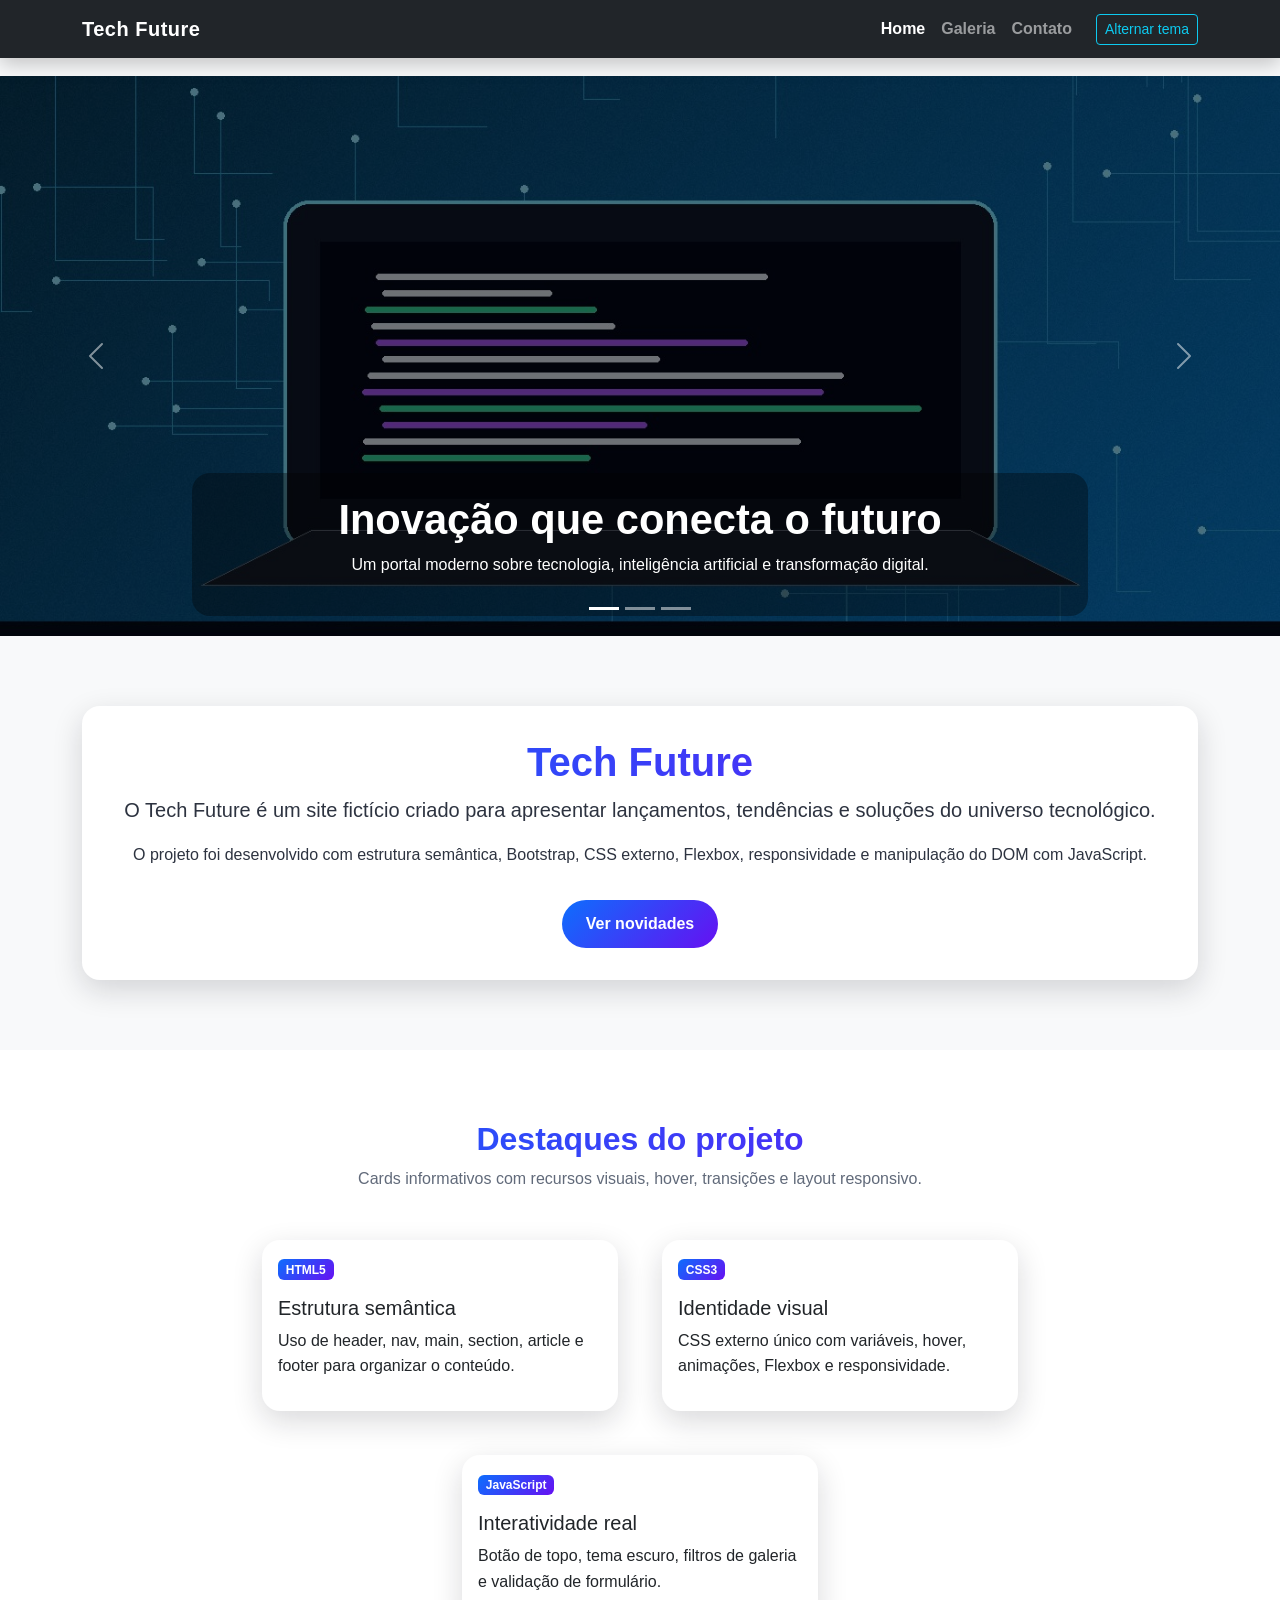
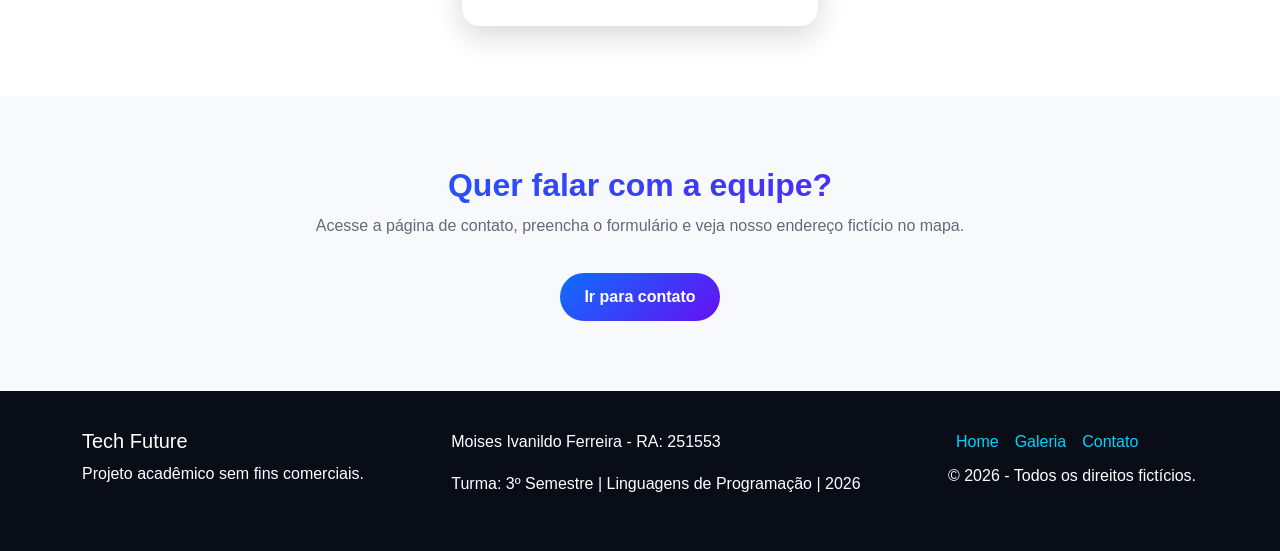
==== index.html @ 546861fc "Initial commit" ====
<!--
AF - Avaliação Final - Linguagens de Programação
Tema do Projeto: Tech Future - Portal de Tecnologia e Inovação
Aluno: Moises Ivanildo Ferreira - RA: 251553
Professor: Abimael de Oliveira
Data de entrega: 07/06
-->
<!DOCTYPE html>
<html lang="pt-br">
<head>
    <meta charset="UTF-8">
    <meta name="viewport" content="width=device-width, initial-scale=1.0">
    <title>Tech Future - Home</title>
    <link href="https://cdn.jsdelivr.net/npm/bootstrap@5.3.3/dist/css/bootstrap.min.css" rel="stylesheet">
    <link rel="stylesheet" href="./css/style.css">
</head>
<body>
    <header>
        <nav class="navbar navbar-expand-lg navbar-dark bg-dark fixed-top">
            <div class="container">
                <a class="navbar-brand" href="index.html">Tech Future</a>
                <button class="navbar-toggler" type="button" data-bs-toggle="collapse" data-bs-target="#menuPrincipal" aria-controls="menuPrincipal" aria-expanded="false" aria-label="Abrir menu">
                    <span class="navbar-toggler-icon"></span>
                </button>
                <div class="collapse navbar-collapse" id="menuPrincipal">
                    <ul class="navbar-nav ms-auto">
                        <li class="nav-item"><a class="nav-link active" href="index.html">Home</a></li>
                        <li class="nav-item"><a class="nav-link" href="galeria.html">Galeria</a></li>
                        <li class="nav-item"><a class="nav-link" href="contato.html">Contato</a></li>
                    </ul>
                    <button id="btnTema" class="btn btn-outline-info btn-sm ms-lg-3 mt-3 mt-lg-0" type="button">Alternar tema</button>
                </div>
            </div>
        </nav>
    </header>

    <main>
        <section class="hero p-0">
            <div id="carouselHome" class="carousel slide hero-carousel" data-bs-ride="carousel">
                <div class="carousel-indicators">
                    <button type="button" data-bs-target="#carouselHome" data-bs-slide-to="0" class="active" aria-label="Slide 1"></button>
                    <button type="button" data-bs-target="#carouselHome" data-bs-slide-to="1" aria-label="Slide 2"></button>
                    <button type="button" data-bs-target="#carouselHome" data-bs-slide-to="2" aria-label="Slide 3"></button>
                </div>
                <div class="carousel-inner">
                    <div class="carousel-item active">
                        <img src="./img/banner-01.jpg" class="d-block w-100" alt="Tecnologia de inteligência artificial em destaque">
                        <div class="carousel-caption d-none d-md-block">
                            <h2>Inovação que conecta o futuro</h2>
                            <p>Um portal moderno sobre tecnologia, inteligência artificial e transformação digital.</p>
                        </div>
                    </div>
                    <div class="carousel-item">
                        <img src="./img/banner-02.jpg" class="d-block w-100" alt="Rede de conexão digital e tecnologia 5G">
                        <div class="carousel-caption d-none d-md-block">
                            <h2>Novidades em alta performance</h2>
                            <p>Conheça tendências que impactam empresas, estudos e a vida cotidiana.</p>
                        </div>
                    </div>
                    <div class="carousel-item">
                        <img src="./img/banner-03.jpg" class="d-block w-100" alt="Segurança digital e proteção de dados">
                        <div class="carousel-caption d-none d-md-block">
                            <h2>Segurança, dados e automação</h2>
                            <p>Conteúdo organizado com HTML5, CSS3, Bootstrap e JavaScript.</p>
                        </div>
                    </div>
                </div>
                <button class="carousel-control-prev" type="button" data-bs-target="#carouselHome" data-bs-slide="prev"><span class="carousel-control-prev-icon"></span></button>
                <button class="carousel-control-next" type="button" data-bs-target="#carouselHome" data-bs-slide="next"><span class="carousel-control-next-icon"></span></button>
            </div>
        </section>

        <section class="apresentacao animado">
            <div class="container">
                <div class="apresentacao-box text-center">
                    <h1 class="titulo-gradiente">Tech Future</h1>
                    <p class="lead">O Tech Future é um site fictício criado para apresentar lançamentos, tendências e soluções do universo tecnológico.</p>
                    <p>O projeto foi desenvolvido com estrutura semântica, Bootstrap, CSS externo, Flexbox, responsividade e manipulação do DOM com JavaScript.</p>
                    <a href="galeria.html" class="btn btn-gradiente mt-3">Ver novidades</a>
                </div>
            </div>
        </section>

        <section class="destaques bg-white">
            <div class="container">
                <div class="text-center mb-5">
                    <h2 class="titulo-gradiente">Destaques do projeto</h2>
                    <p class="subtitulo">Cards informativos com recursos visuais, hover, transições e layout responsivo.</p>
                </div>
                <div class="row g-4 area-destaques">
                    <article class="col-md-4">
                        <div class="card card-personalizado">
                            <div class="card-body">
                                <span class="badge badge-tech mb-3">HTML5</span>
                                <h3 class="h5">Estrutura semântica</h3>
                                <p>Uso de header, nav, main, section, article e footer para organizar o conteúdo.</p>
                            </div>
                        </div>
                    </article>
                    <article class="col-md-4">
                        <div class="card card-personalizado">
                            <div class="card-body">
                                <span class="badge badge-tech mb-3">CSS3</span>
                                <h3 class="h5">Identidade visual</h3>
                                <p>CSS externo único com variáveis, hover, animações, Flexbox e responsividade.</p>
                            </div>
                        </div>
                    </article>
                    <article class="col-md-4">
                        <div class="card card-personalizado">
                            <div class="card-body">
                                <span class="badge badge-tech mb-3">JavaScript</span>
                                <h3 class="h5">Interatividade real</h3>
                                <p>Botão de topo, tema escuro, filtros de galeria e validação de formulário.</p>
                            </div>
                        </div>
                    </article>
                </div>
            </div>
        </section>

        <section class="chamada-contato text-center">
            <div class="container">
                <h2 class="titulo-gradiente">Quer falar com a equipe?</h2>
                <p class="subtitulo">Acesse a página de contato, preencha o formulário e veja nosso endereço fictício no mapa.</p>
                <a href="contato.html" class="btn btn-gradiente">Ir para contato</a>
            </div>
        </section>
    </main>

    <footer class="rodape">
        <div class="container footer-flex">
            <div class="footer-col"><h3 class="h5">Tech Future</h3><p>Projeto acadêmico sem fins comerciais.</p></div>
            <div class="footer-col"><p>Moises Ivanildo Ferreira - RA: 251553</p><p>Turma: 3º Semestre | Linguagens de Programação | 2026</p></div>
            <div class="footer-col"><a href="index.html">Home</a><a href="galeria.html">Galeria</a><a href="contato.html">Contato</a><p class="mt-2">&copy; 2026 - Todos os direitos fictícios.</p></div>
        </div>
    </footer>

    <button id="btnTopo" class="btn-topo" type="button" aria-label="Voltar ao topo">↑</button>
    <script src="https://cdn.jsdelivr.net/npm/bootstrap@5.3.3/dist/js/bootstrap.bundle.min.js"></script>
    <script src="./js/script.js"></script>
</body>
</html>
---- css/style.css ----
/*
AF - Avaliação Final - Linguagens de Programação
Tema do Projeto: Tech Future - Portal de Tecnologia e Inovação
Aluno : Moises Ivanildo Ferreira - RA: 251553

Professor: Abimael de Oliveira
Data de entrega: 07/06
*/

:root {
    --cor-primaria: #0d6efd;
    --cor-secundaria: #6610f2;
    --cor-destaque: #00d4ff;
    --cor-clara: #f8f9fa;
    --cor-escura: #101522;
    --cor-texto: #2d3340;
    --sombra: 0 10px 30px rgba(16, 21, 34, 0.16);
    --radius: 18px;
}

* { margin: 0; padding: 0; box-sizing: border-box; }

html { scroll-behavior: smooth; }

body {
    font-family: Arial, Helvetica, sans-serif;
    background: var(--cor-clara);
    color: var(--cor-texto);
    line-height: 1.6;
    padding-top: 76px;
}

img { max-width: 100%; display: block; }
a { text-decoration: none; }
section { padding: 70px 0; }

.navbar { box-shadow: 0 6px 20px rgba(0, 0, 0, 0.22); }
.navbar-brand { font-weight: 800; letter-spacing: .5px; }
.nav-link { font-weight: 600; }
.nav-link:hover { color: var(--cor-destaque) !important; }

.hero-carousel img { height: 560px; object-fit: cover; filter: brightness(55%); }
.carousel-caption { background: rgba(0,0,0,.35); border-radius: var(--radius); padding: 22px; }
.carousel-caption h2 { font-size: 2.6rem; font-weight: 800; }

.titulo-gradiente {
    font-weight: 800;
    background: linear-gradient(90deg, var(--cor-primaria), var(--cor-secundaria));
    -webkit-background-clip: text;
    -webkit-text-fill-color: transparent;
}

.subtitulo { max-width: 760px; margin: 0 auto 35px; color: #616a7a; }

.apresentacao-box,
.info-contato,
.form-card,
.mapa-card {
    background: #fff;
    border-radius: var(--radius);
    box-shadow: var(--sombra);
    padding: 32px;
}

.area-destaques,
.footer-flex,
.botoes-acoes,
.redes-sociais {
    display: flex;
    flex-wrap: wrap;
    gap: 20px;
    align-items: center;
    justify-content: center;
}

.card-personalizado {
    border: none;
    border-radius: var(--radius);
    overflow: hidden;
    box-shadow: var(--sombra);
    transition: transform .3s ease, box-shadow .3s ease;
    height: 100%;
}
.card-personalizado:hover,
.card-destaque-js {
    transform: translateY(-8px) scale(1.01);
    box-shadow: 0 16px 40px rgba(13, 110, 253, 0.22);
}
.card-personalizado img { height: 235px; object-fit: cover; transition: transform .4s ease; }
.card-personalizado:hover img { transform: scale(1.08); }

.badge-tech { background: linear-gradient(135deg, var(--cor-primaria), var(--cor-secundaria)); }
.btn-gradiente {
    background: linear-gradient(135deg, var(--cor-primaria), var(--cor-secundaria));
    color: white;
    border: none;
    font-weight: 700;
    border-radius: 999px;
    padding: 12px 24px;
    transition: transform .3s ease, opacity .3s ease;
}
.btn-gradiente:hover { color: white; transform: translateY(-3px); opacity: .92; }

.filtro-btn { border-radius: 999px; font-weight: 700; }
.filtro-btn.ativo { background: var(--cor-primaria); color: #fff; }

.form-control:focus,
.form-select:focus { box-shadow: 0 0 0 .25rem rgba(13,110,253,.16); }

iframe { width: 100%; min-height: 360px; border: 0; border-radius: var(--radius); }

.rodape {
    background: #090d18;
    color: white;
    padding: 38px 15px;
}
.rodape a { color: var(--cor-destaque); margin: 0 8px; }
.footer-flex { justify-content: space-between; align-items: flex-start; }
.footer-col { min-width: 250px; }

.btn-topo {
    position: fixed;
    right: 20px;
    bottom: 20px;
    display: none;
    width: 48px;
    height: 48px;
    border-radius: 50%;
    border: none;
    background: linear-gradient(135deg, var(--cor-primaria), var(--cor-secundaria));
    color: white;
    font-size: 1.4rem;
    cursor: pointer;
    z-index: 1000;
    box-shadow: var(--sombra);
}
.btn-topo.mostrar { display: block; }

.tema-escuro { background: #0b1020; color: #f5f7ff; }
.tema-escuro .apresentacao-box,
.tema-escuro .card-personalizado,
.tema-escuro .info-contato,
.tema-escuro .form-card,
.tema-escuro .mapa-card { background: #151b2e; color: #f5f7ff; }
.tema-escuro .subtitulo { color: #c8d0e0; }

@keyframes aparecer {
    from { opacity: 0; transform: translateY(30px); }
    to { opacity: 1; transform: translateY(0); }
}
.animado { animation: aparecer .8s ease both; }

@media (max-width: 768px) {
    body { padding-top: 68px; }
    section { padding: 45px 0; }
    .hero-carousel img { height: 420px; }
    .carousel-caption h2 { font-size: 1.6rem; }
    .footer-flex { justify-content: center; text-align: center; }
}
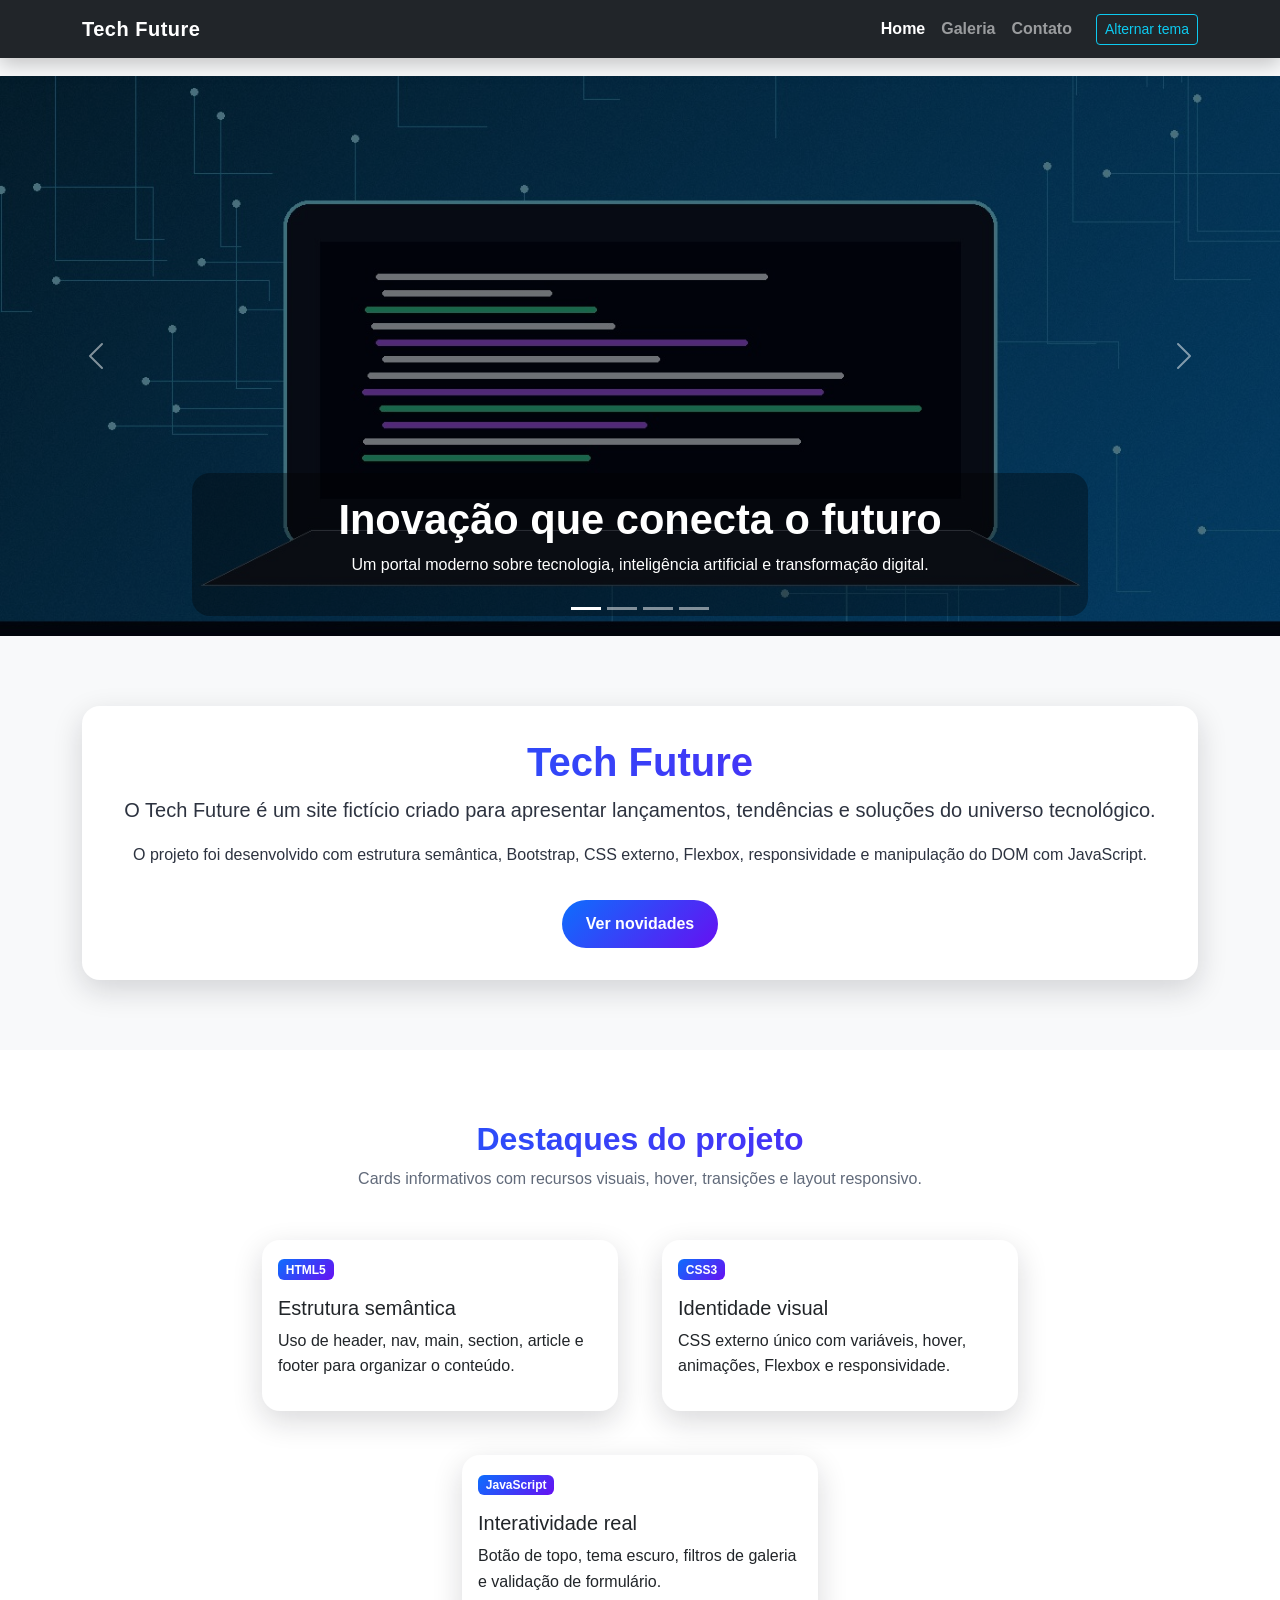
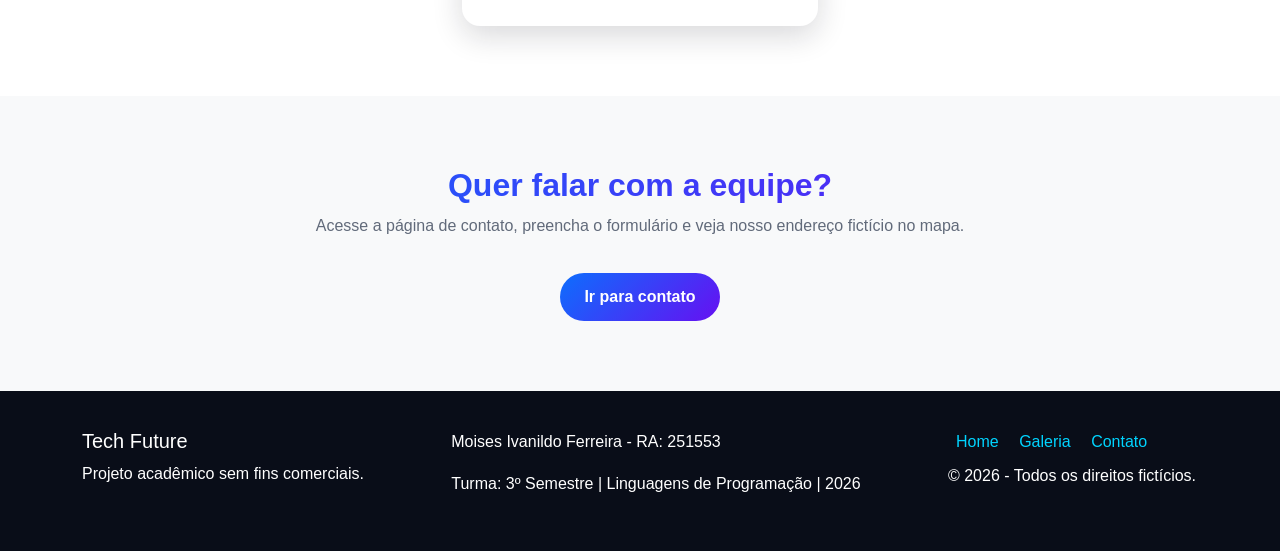
==== commit fe2e11dd: "Ajustes na Home e carrossel" ====
--- a/index.html
+++ b/index.html
@@ -7,137 +7,441 @@
 -->
 <!DOCTYPE html>
 <html lang="pt-br">
+
 <head>
     <meta charset="UTF-8">
     <meta name="viewport" content="width=device-width, initial-scale=1.0">
+
     <title>Tech Future - Home</title>
+
+    <!-- Bootstrap -->
     <link href="https://cdn.jsdelivr.net/npm/bootstrap@5.3.3/dist/css/bootstrap.min.css" rel="stylesheet">
+
+    <!-- CSS -->
     <link rel="stylesheet" href="./css/style.css">
 </head>
+
 <body>
+
+    <!-- HEADER -->
     <header>
         <nav class="navbar navbar-expand-lg navbar-dark bg-dark fixed-top">
             <div class="container">
-                <a class="navbar-brand" href="index.html">Tech Future</a>
-                <button class="navbar-toggler" type="button" data-bs-toggle="collapse" data-bs-target="#menuPrincipal" aria-controls="menuPrincipal" aria-expanded="false" aria-label="Abrir menu">
+
+                <a class="navbar-brand" href="index.html">
+                    Tech Future
+                </a>
+
+                <button class="navbar-toggler" type="button" data-bs-toggle="collapse"
+                    data-bs-target="#menuPrincipal" aria-controls="menuPrincipal" aria-expanded="false"
+                    aria-label="Abrir menu">
+
                     <span class="navbar-toggler-icon"></span>
+
                 </button>
+
                 <div class="collapse navbar-collapse" id="menuPrincipal">
+
                     <ul class="navbar-nav ms-auto">
-                        <li class="nav-item"><a class="nav-link active" href="index.html">Home</a></li>
-                        <li class="nav-item"><a class="nav-link" href="galeria.html">Galeria</a></li>
-                        <li class="nav-item"><a class="nav-link" href="contato.html">Contato</a></li>
+
+                        <li class="nav-item">
+                            <a class="nav-link active" href="index.html">
+                                Home
+                            </a>
+                        </li>
+
+                        <li class="nav-item">
+                            <a class="nav-link" href="galeria.html">
+                                Galeria
+                            </a>
+                        </li>
+
+                        <li class="nav-item">
+                            <a class="nav-link" href="contato.html">
+                                Contato
+                            </a>
+                        </li>
+
                     </ul>
-                    <button id="btnTema" class="btn btn-outline-info btn-sm ms-lg-3 mt-3 mt-lg-0" type="button">Alternar tema</button>
+
+                    <button id="btnTema"
+                        class="btn btn-outline-info btn-sm ms-lg-3 mt-3 mt-lg-0"
+                        type="button">
+
+                        Alternar tema
+
+                    </button>
+
                 </div>
             </div>
         </nav>
     </header>
 
+    <!-- MAIN -->
     <main>
+
+        <!-- HERO / CARROSSEL -->
         <section class="hero p-0">
-            <div id="carouselHome" class="carousel slide hero-carousel" data-bs-ride="carousel">
+
+            <div id="carouselHome"
+                class="carousel slide hero-carousel"
+                data-bs-ride="carousel">
+
+                <!-- INDICADORES -->
                 <div class="carousel-indicators">
-                    <button type="button" data-bs-target="#carouselHome" data-bs-slide-to="0" class="active" aria-label="Slide 1"></button>
-                    <button type="button" data-bs-target="#carouselHome" data-bs-slide-to="1" aria-label="Slide 2"></button>
-                    <button type="button" data-bs-target="#carouselHome" data-bs-slide-to="2" aria-label="Slide 3"></button>
-                </div>
+
+                    <button type="button"
+                        data-bs-target="#carouselHome"
+                        data-bs-slide-to="0"
+                        class="active"
+                        aria-current="true"
+                        aria-label="Slide 1">
+                    </button>
+
+                    <button type="button"
+                        data-bs-target="#carouselHome"
+                        data-bs-slide-to="1"
+                        aria-label="Slide 2">
+                    </button>
+
+                    <button type="button"
+                        data-bs-target="#carouselHome"
+                        data-bs-slide-to="2"
+                        aria-label="Slide 3">
+                    </button>
+
+                    <button type="button"
+                        data-bs-target="#carouselHome"
+                        data-bs-slide-to="3"
+                        aria-label="Slide 4">
+                    </button>
+
+                </div>
+
+                <!-- SLIDES -->
                 <div class="carousel-inner">
+
+                    <!-- BANNER 1 -->
                     <div class="carousel-item active">
-                        <img src="./img/banner-01.jpg" class="d-block w-100" alt="Tecnologia de inteligência artificial em destaque">
+
+                        <img src="./img/banner-01.jpg"
+                            class="d-block w-100"
+                            alt="Tecnologia de inteligência artificial em destaque">
+
                         <div class="carousel-caption d-none d-md-block">
-                            <h2>Inovação que conecta o futuro</h2>
-                            <p>Um portal moderno sobre tecnologia, inteligência artificial e transformação digital.</p>
+
+                            <h2>
+                                Inovação que conecta o futuro
+                            </h2>
+
+                            <p>
+                                Um portal moderno sobre tecnologia,
+                                inteligência artificial e transformação digital.
+                            </p>
+
                         </div>
                     </div>
+
+                    <!-- BANNER 2 -->
                     <div class="carousel-item">
-                        <img src="./img/banner-02.jpg" class="d-block w-100" alt="Rede de conexão digital e tecnologia 5G">
+
+                        <img src="./img/banner-02.jpg"
+                            class="d-block w-100"
+                            alt="Rede de conexão digital e tecnologia 5G">
+
                         <div class="carousel-caption d-none d-md-block">
-                            <h2>Novidades em alta performance</h2>
-                            <p>Conheça tendências que impactam empresas, estudos e a vida cotidiana.</p>
+
+                            <h2>
+                                Novidades em alta performance
+                            </h2>
+
+                            <p>
+                                Conheça tendências que impactam empresas,
+                                estudos e a vida cotidiana.
+                            </p>
+
                         </div>
                     </div>
+
+                    <!-- BANNER 3 -->
                     <div class="carousel-item">
-                        <img src="./img/banner-03.jpg" class="d-block w-100" alt="Segurança digital e proteção de dados">
+
+                        <img src="./img/banner-03.jpg"
+                            class="d-block w-100"
+                            alt="Segurança digital e proteção de dados">
+
                         <div class="carousel-caption d-none d-md-block">
-                            <h2>Segurança, dados e automação</h2>
-                            <p>Conteúdo organizado com HTML5, CSS3, Bootstrap e JavaScript.</p>
+
+                            <h2>
+                                Segurança, dados e automação
+                            </h2>
+
+                            <p>
+                                Conteúdo organizado com HTML5,
+                                CSS3, Bootstrap e JavaScript.
+                            </p>
+
                         </div>
                     </div>
-                </div>
-                <button class="carousel-control-prev" type="button" data-bs-target="#carouselHome" data-bs-slide="prev"><span class="carousel-control-prev-icon"></span></button>
-                <button class="carousel-control-next" type="button" data-bs-target="#carouselHome" data-bs-slide="next"><span class="carousel-control-next-icon"></span></button>
+
+                    <!-- BANNER 4 -->
+                    <div class="carousel-item">
+
+                        <img src="./img/banner-04.jpg"
+                            class="d-block w-100"
+                            alt="Aplicativo moderno de tecnologia e inovação digital">
+
+                        <div class="carousel-caption d-none d-md-block">
+
+                            <h2>
+                                Aplicativos Inteligentes
+                            </h2>
+
+                            <p>
+                                Soluções digitais modernas com HTML5,
+                                CSS3, Bootstrap e JavaScript.
+                            </p>
+
+                        </div>
+                    </div>
+
+                </div>
+
+                <!-- CONTROLES -->
+                <button class="carousel-control-prev"
+                    type="button"
+                    data-bs-target="#carouselHome"
+                    data-bs-slide="prev">
+
+                    <span class="carousel-control-prev-icon"></span>
+
+                </button>
+
+                <button class="carousel-control-next"
+                    type="button"
+                    data-bs-target="#carouselHome"
+                    data-bs-slide="next">
+
+                    <span class="carousel-control-next-icon"></span>
+
+                </button>
+
             </div>
         </section>
 
+        <!-- APRESENTAÇÃO -->
         <section class="apresentacao animado">
+
             <div class="container">
+
                 <div class="apresentacao-box text-center">
-                    <h1 class="titulo-gradiente">Tech Future</h1>
-                    <p class="lead">O Tech Future é um site fictício criado para apresentar lançamentos, tendências e soluções do universo tecnológico.</p>
-                    <p>O projeto foi desenvolvido com estrutura semântica, Bootstrap, CSS externo, Flexbox, responsividade e manipulação do DOM com JavaScript.</p>
-                    <a href="galeria.html" class="btn btn-gradiente mt-3">Ver novidades</a>
+
+                    <h1 class="titulo-gradiente">
+                        Tech Future
+                    </h1>
+
+                    <p class="lead">
+                        O Tech Future é um site fictício criado para apresentar
+                        lançamentos, tendências e soluções do universo tecnológico.
+                    </p>
+
+                    <p>
+                        O projeto foi desenvolvido com estrutura semântica,
+                        Bootstrap, CSS externo, Flexbox, responsividade
+                        e manipulação do DOM com JavaScript.
+                    </p>
+
+                    <a href="galeria.html"
+                        class="btn btn-gradiente mt-3">
+
+                        Ver novidades
+
+                    </a>
+
                 </div>
             </div>
         </section>
 
+        <!-- DESTAQUES -->
         <section class="destaques bg-white">
+
             <div class="container">
+
                 <div class="text-center mb-5">
-                    <h2 class="titulo-gradiente">Destaques do projeto</h2>
-                    <p class="subtitulo">Cards informativos com recursos visuais, hover, transições e layout responsivo.</p>
-                </div>
+
+                    <h2 class="titulo-gradiente">
+                        Destaques do projeto
+                    </h2>
+
+                    <p class="subtitulo">
+                        Cards informativos com recursos visuais,
+                        hover, transições e layout responsivo.
+                    </p>
+
+                </div>
+
                 <div class="row g-4 area-destaques">
+
                     <article class="col-md-4">
+
                         <div class="card card-personalizado">
+
                             <div class="card-body">
-                                <span class="badge badge-tech mb-3">HTML5</span>
-                                <h3 class="h5">Estrutura semântica</h3>
-                                <p>Uso de header, nav, main, section, article e footer para organizar o conteúdo.</p>
+
+                                <span class="badge badge-tech mb-3">
+                                    HTML5
+                                </span>
+
+                                <h3 class="h5">
+                                    Estrutura semântica
+                                </h3>
+
+                                <p>
+                                    Uso de header, nav, main, section,
+                                    article e footer para organizar o conteúdo.
+                                </p>
+
                             </div>
                         </div>
                     </article>
+
                     <article class="col-md-4">
+
                         <div class="card card-personalizado">
+
                             <div class="card-body">
-                                <span class="badge badge-tech mb-3">CSS3</span>
-                                <h3 class="h5">Identidade visual</h3>
-                                <p>CSS externo único com variáveis, hover, animações, Flexbox e responsividade.</p>
+
+                                <span class="badge badge-tech mb-3">
+                                    CSS3
+                                </span>
+
+                                <h3 class="h5">
+                                    Identidade visual
+                                </h3>
+
+                                <p>
+                                    CSS externo único com variáveis,
+                                    hover, animações, Flexbox e responsividade.
+                                </p>
+
                             </div>
                         </div>
                     </article>
+
                     <article class="col-md-4">
+
                         <div class="card card-personalizado">
+
                             <div class="card-body">
-                                <span class="badge badge-tech mb-3">JavaScript</span>
-                                <h3 class="h5">Interatividade real</h3>
-                                <p>Botão de topo, tema escuro, filtros de galeria e validação de formulário.</p>
+
+                                <span class="badge badge-tech mb-3">
+                                    JavaScript
+                                </span>
+
+                                <h3 class="h5">
+                                    Interatividade real
+                                </h3>
+
+                                <p>
+                                    Botão de topo, tema escuro,
+                                    filtros de galeria e validação de formulário.
+                                </p>
+
                             </div>
                         </div>
                     </article>
+
                 </div>
             </div>
         </section>
 
+        <!-- CHAMADA CONTATO -->
         <section class="chamada-contato text-center">
+
             <div class="container">
-                <h2 class="titulo-gradiente">Quer falar com a equipe?</h2>
-                <p class="subtitulo">Acesse a página de contato, preencha o formulário e veja nosso endereço fictício no mapa.</p>
-                <a href="contato.html" class="btn btn-gradiente">Ir para contato</a>
+
+                <h2 class="titulo-gradiente">
+                    Quer falar com a equipe?
+                </h2>
+
+                <p class="subtitulo">
+                    Acesse a página de contato,
+                    preencha o formulário e veja nosso endereço fictício no mapa.
+                </p>
+
+                <a href="contato.html"
+                    class="btn btn-gradiente">
+
+                    Ir para contato
+
+                </a>
+
             </div>
         </section>
+
     </main>
 
+    <!-- FOOTER -->
     <footer class="rodape">
+
         <div class="container footer-flex">
-            <div class="footer-col"><h3 class="h5">Tech Future</h3><p>Projeto acadêmico sem fins comerciais.</p></div>
-            <div class="footer-col"><p>Moises Ivanildo Ferreira - RA: 251553</p><p>Turma: 3º Semestre | Linguagens de Programação | 2026</p></div>
-            <div class="footer-col"><a href="index.html">Home</a><a href="galeria.html">Galeria</a><a href="contato.html">Contato</a><p class="mt-2">&copy; 2026 - Todos os direitos fictícios.</p></div>
+
+            <div class="footer-col">
+
+                <h3 class="h5">
+                    Tech Future
+                </h3>
+
+                <p>
+                    Projeto acadêmico sem fins comerciais.
+                </p>
+
+            </div>
+
+            <div class="footer-col">
+
+                <p>
+                    Moises Ivanildo Ferreira - RA: 251553
+                </p>
+
+                <p>
+                    Turma: 3º Semestre |
+                    Linguagens de Programação |
+                    2026
+                </p>
+
+            </div>
+
+            <div class="footer-col">
+
+                <a href="index.html">Home</a>
+                <a href="galeria.html">Galeria</a>
+                <a href="contato.html">Contato</a>
+
+                <p class="mt-2">
+                    &copy; 2026 - Todos os direitos fictícios.
+                </p>
+
+            </div>
         </div>
     </footer>
 
-    <button id="btnTopo" class="btn-topo" type="button" aria-label="Voltar ao topo">↑</button>
+    <!-- BOTÃO TOPO -->
+    <button id="btnTopo"
+        class="btn-topo"
+        type="button"
+        aria-label="Voltar ao topo">
+
+        ↑
+
+    </button>
+
+    <!-- BOOTSTRAP -->
     <script src="https://cdn.jsdelivr.net/npm/bootstrap@5.3.3/dist/js/bootstrap.bundle.min.js"></script>
+
+    <!-- JS -->
     <script src="./js/script.js"></script>
+
 </body>
-</html>
+
+</html>
